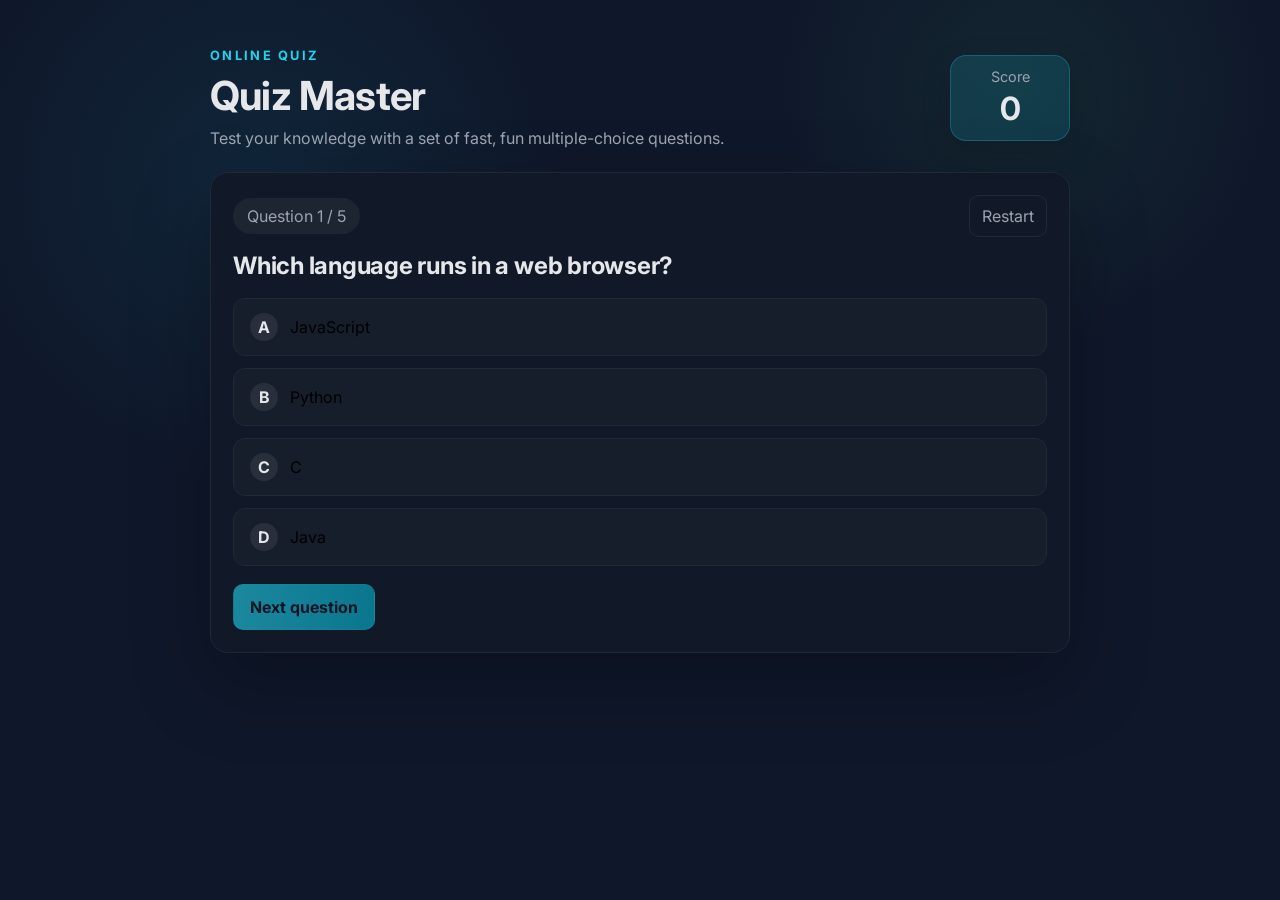
==== index.html @ ab983402 "Add simple online quiz game" ====
<!DOCTYPE html>
<html lang="en">
<head>
  <meta charset="UTF-8" />
  <meta name="viewport" content="width=device-width, initial-scale=1.0" />
  <title>Quiz Master</title>
  <link rel="preconnect" href="https://fonts.googleapis.com" />
  <link rel="preconnect" href="https://fonts.gstatic.com" crossorigin />
  <link href="https://fonts.googleapis.com/css2?family=Inter:wght@400;600;700&display=swap" rel="stylesheet" />
  <link rel="stylesheet" href="styles.css" />
</head>
<body>
  <main class="app">
    <header class="hero">
      <div>
        <p class="eyebrow">Online Quiz</p>
        <h1>Quiz Master</h1>
        <p class="lead">Test your knowledge with a set of fast, fun multiple-choice questions.</p>
      </div>
      <div class="score-card" aria-live="polite">
        <p class="score-label">Score</p>
        <p class="score-value" id="score">0</p>
      </div>
    </header>

    <section class="card" aria-live="polite">
      <div class="question-meta">
        <p class="pill" id="progress">Question 1 / 1</p>
        <button class="ghost" id="restart" type="button" aria-label="Restart quiz">Restart</button>
      </div>
      <h2 id="question" class="question">Loading question...</h2>
      <div id="choices" class="choices" role="list"></div>
      <div class="footer">
        <button id="next" class="primary" type="button" disabled>Next question</button>
        <div class="result" id="result" aria-live="polite"></div>
      </div>
    </section>

    <section class="card" id="summary" hidden>
      <h2>Great job!</h2>
      <p class="lead" id="summary-text"></p>
      <button id="play-again" class="primary" type="button">Play again</button>
    </section>
  </main>
  <script src="script.js"></script>
</body>
</html>
---- styles.css ----
:root {
  --bg: #0f172a;
  --surface: #111827;
  --text: #e5e7eb;
  --muted: #9ca3af;
  --primary: #22d3ee;
  --primary-strong: #06b6d4;
  --border: #1f2937;
  --success: #4ade80;
  --danger: #f87171;
  font-family: 'Inter', system-ui, -apple-system, BlinkMacSystemFont, 'Segoe UI',
    sans-serif;
}

* {
  box-sizing: border-box;
}

body {
  margin: 0;
  background: radial-gradient(circle at 20% 20%, rgba(34, 211, 238, 0.08), transparent 25%),
    radial-gradient(circle at 80% 10%, rgba(74, 222, 128, 0.08), transparent 20%),
    var(--bg);
  color: var(--text);
  min-height: 100vh;
}

.app {
  max-width: 900px;
  margin: 0 auto;
  padding: 48px 20px 64px;
}

.hero {
  display: flex;
  justify-content: space-between;
  align-items: center;
  gap: 24px;
  margin-bottom: 24px;
}

h1 {
  margin: 0;
  font-size: 2.5rem;
  letter-spacing: -0.02em;
}

h2 {
  margin: 12px 0;
  letter-spacing: -0.01em;
}

.lead {
  color: var(--muted);
  margin: 8px 0 0;
}

.eyebrow {
  text-transform: uppercase;
  letter-spacing: 0.18em;
  font-weight: 700;
  font-size: 0.8rem;
  margin: 0 0 8px;
  color: var(--primary);
}

.score-card {
  background: linear-gradient(135deg, rgba(34, 211, 238, 0.15), rgba(6, 182, 212, 0.15));
  border: 1px solid rgba(34, 211, 238, 0.25);
  border-radius: 16px;
  padding: 12px 16px;
  min-width: 120px;
  text-align: center;
  box-shadow: 0 10px 30px rgba(0, 0, 0, 0.15);
}

.score-label {
  margin: 0;
  color: var(--muted);
  font-size: 0.9rem;
}

.score-value {
  margin: 4px 0 0;
  font-size: 2rem;
  font-weight: 700;
}

.card {
  background: var(--surface);
  border: 1px solid var(--border);
  border-radius: 18px;
  padding: 22px;
  box-shadow: 0 30px 80px rgba(0, 0, 0, 0.25);
}

.question-meta {
  display: flex;
  justify-content: space-between;
  align-items: center;
  gap: 12px;
}

.pill {
  background: rgba(255, 255, 255, 0.05);
  border-radius: 999px;
  padding: 8px 14px;
  color: var(--muted);
  margin: 0;
}

.question {
  margin-top: 14px;
  font-size: 1.5rem;
}

.choices {
  display: grid;
  gap: 12px;
  margin: 18px 0;
}

.choice {
  display: flex;
  align-items: center;
  gap: 12px;
  background: rgba(255, 255, 255, 0.02);
  border: 1px solid var(--border);
  border-radius: 12px;
  padding: 14px 16px;
  cursor: pointer;
  transition: border 0.15s ease, transform 0.15s ease;
}

.choice:hover:not([aria-disabled='true']) {
  border-color: rgba(34, 211, 238, 0.5);
  transform: translateY(-1px);
}

.choice[aria-pressed='true'] {
  border-color: var(--primary);
  background: rgba(34, 211, 238, 0.08);
}

.choice[aria-disabled='true'] {
  cursor: not-allowed;
  opacity: 0.8;
}

.badge {
  border-radius: 50%;
  width: 28px;
  height: 28px;
  display: grid;
  place-items: center;
  font-weight: 700;
  color: var(--surface);
}

.badge.neutral {
  background: rgba(255, 255, 255, 0.08);
  color: var(--text);
}

.badge.correct {
  background: rgba(74, 222, 128, 0.8);
}

.badge.incorrect {
  background: rgba(248, 113, 113, 0.8);
}

.footer {
  display: flex;
  align-items: center;
  justify-content: space-between;
  gap: 12px;
  flex-wrap: wrap;
}

button {
  font: inherit;
  border: none;
  cursor: pointer;
}

.primary {
  background: linear-gradient(90deg, var(--primary), var(--primary-strong));
  color: #0b1220;
  font-weight: 700;
  padding: 12px 16px;
  border-radius: 10px;
  border: 1px solid rgba(34, 211, 238, 0.25);
  box-shadow: 0 10px 30px rgba(34, 211, 238, 0.25);
  transition: transform 0.15s ease;
}

.primary:disabled {
  opacity: 0.6;
  cursor: not-allowed;
  box-shadow: none;
}

.primary:hover:not(:disabled) {
  transform: translateY(-1px);
}

.ghost {
  background: transparent;
  color: var(--muted);
  padding: 10px 12px;
  border-radius: 10px;
  border: 1px solid var(--border);
  transition: border 0.15s ease;
}

.ghost:hover {
  border-color: rgba(255, 255, 255, 0.2);
}

.result {
  min-height: 24px;
  color: var(--muted);
}

.result.correct {
  color: var(--success);
}

.result.incorrect {
  color: var(--danger);
}

@media (max-width: 720px) {
  .hero {
    flex-direction: column;
    align-items: flex-start;
  }

  .footer {
    flex-direction: column;
    align-items: stretch;
  }
}
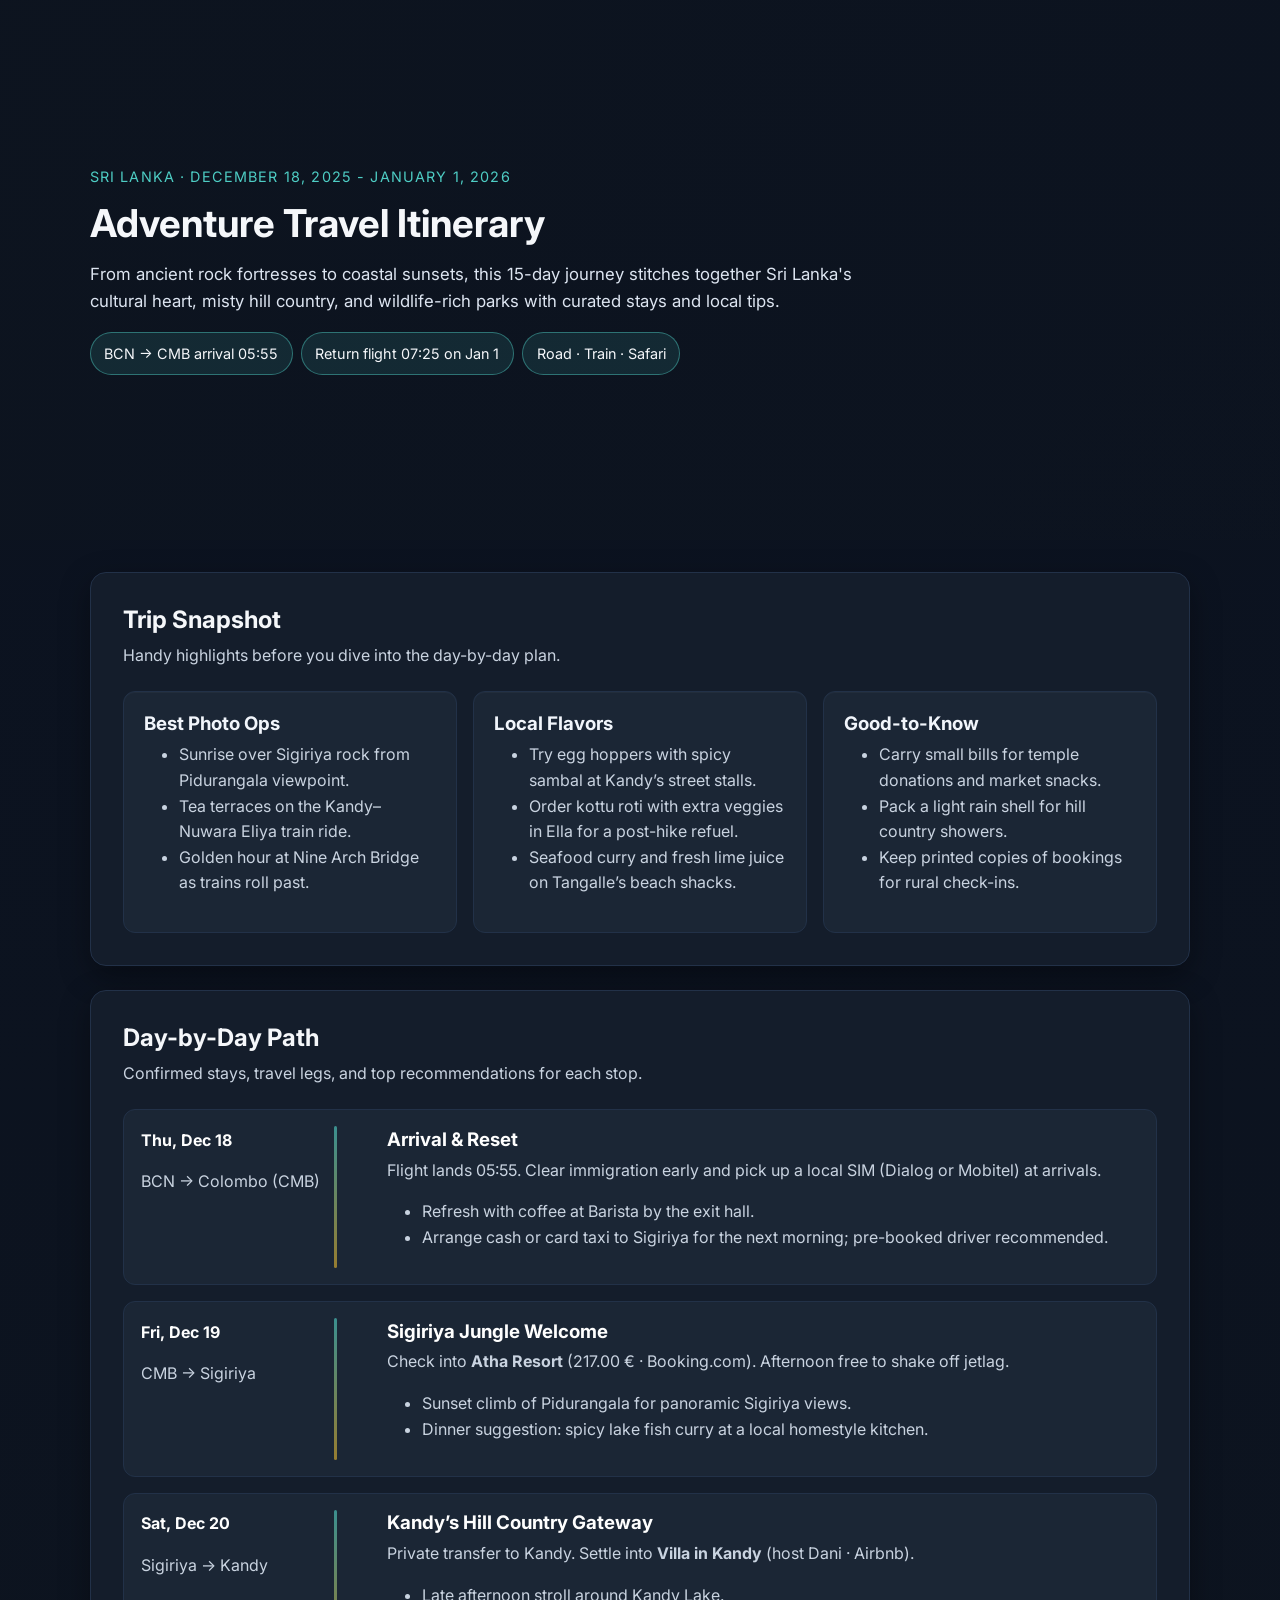
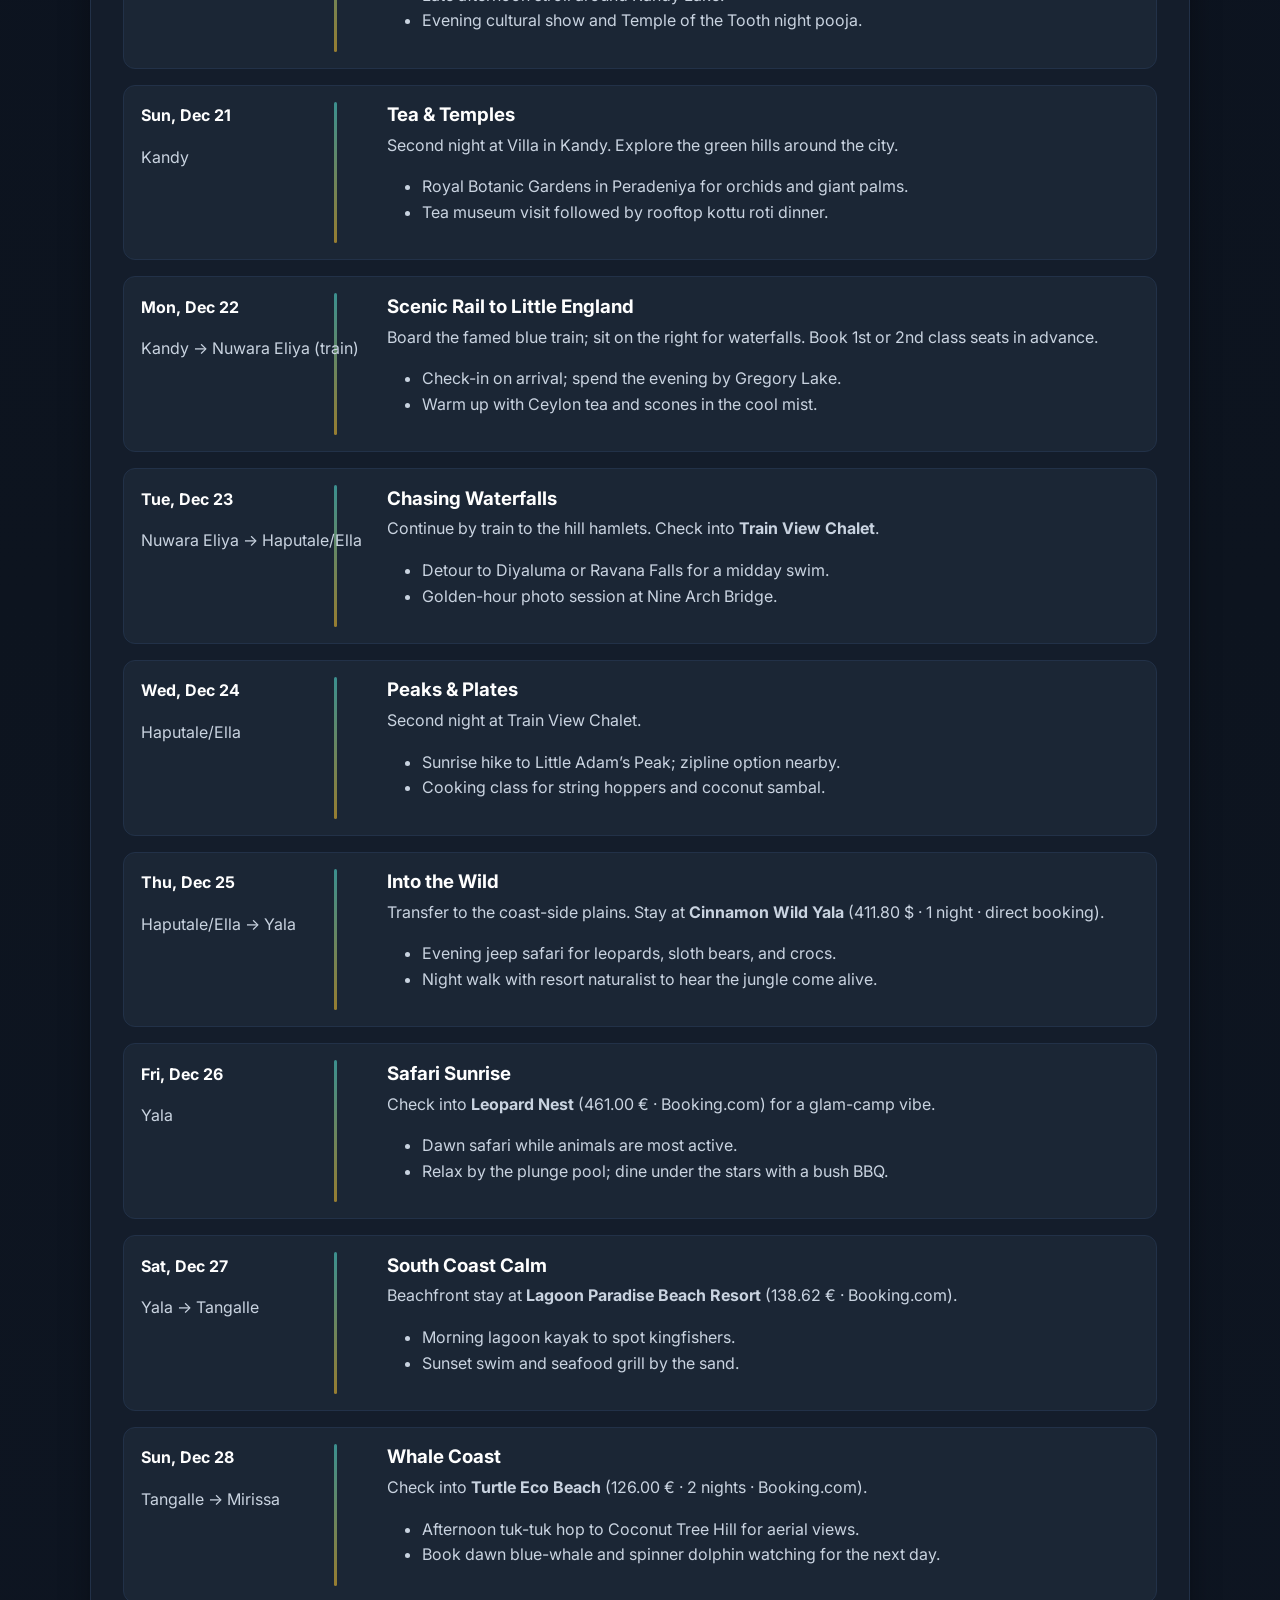
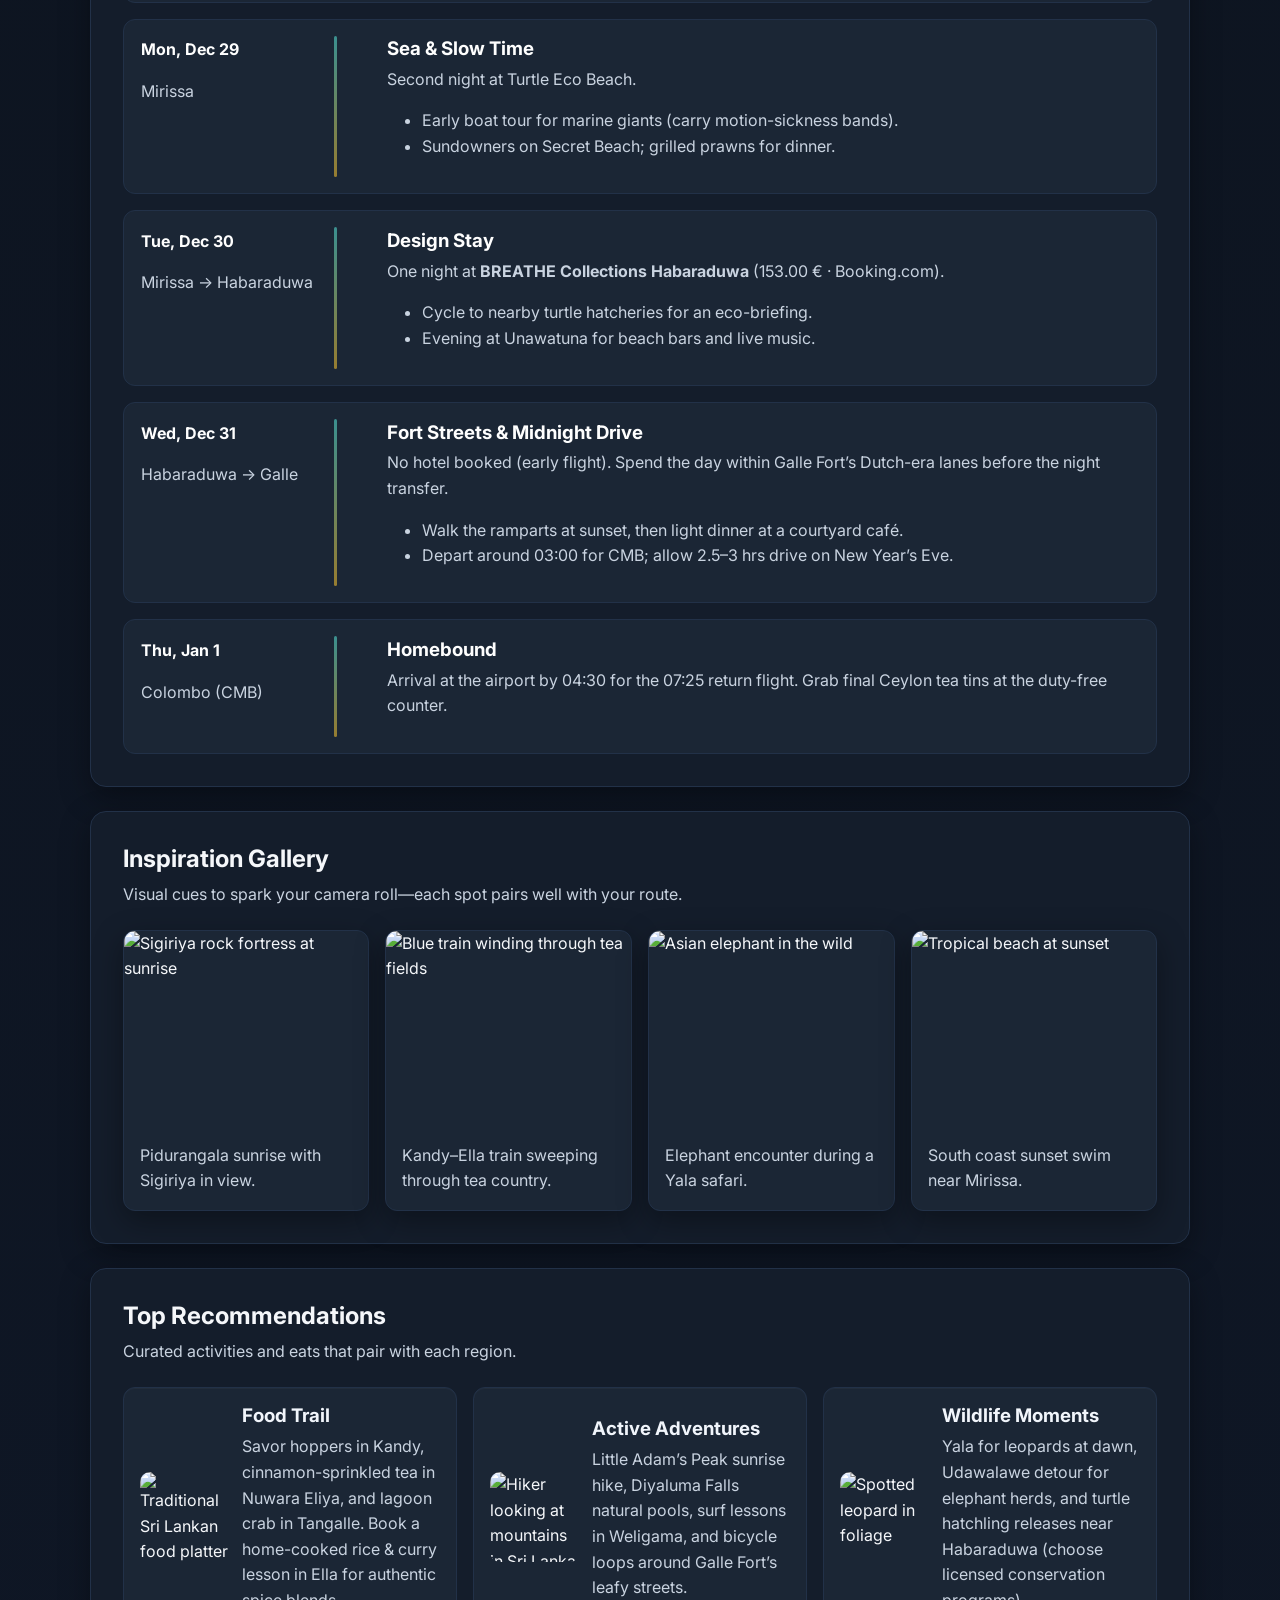
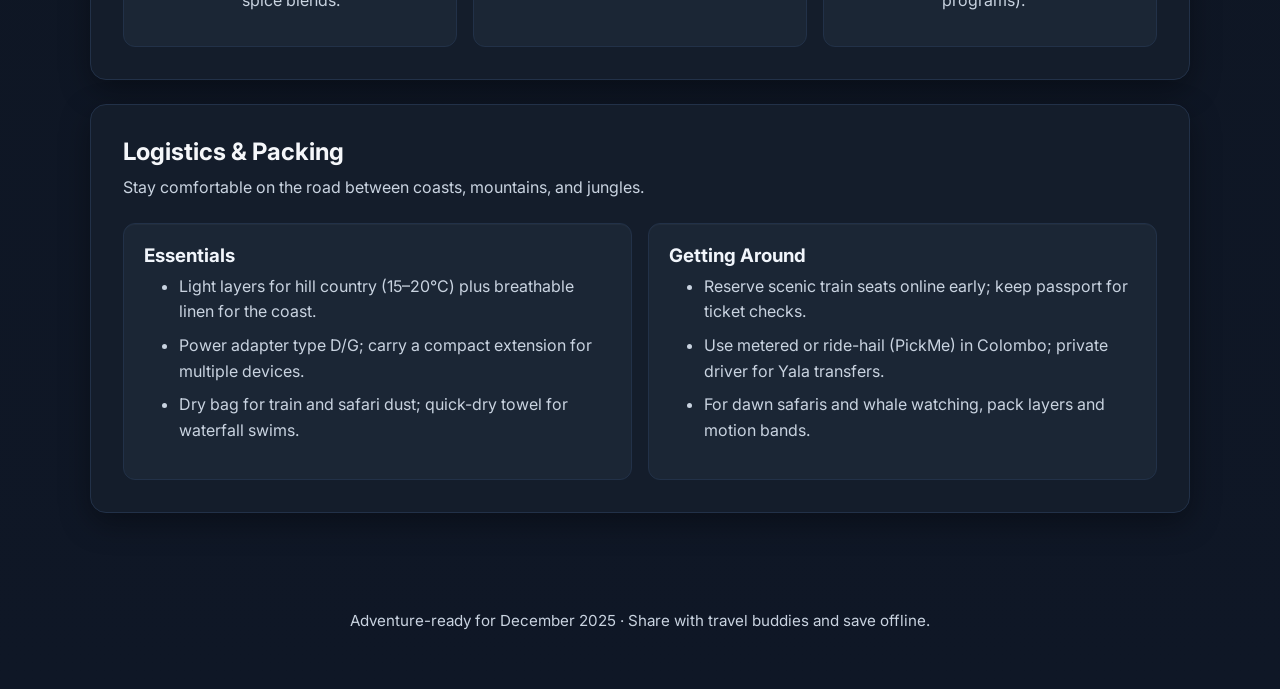
==== commit 9001085b: "Add Sri Lanka adventure itinerary page" ====
--- a/index.html
+++ b/index.html
@@ -1,47 +1,375 @@
 <!DOCTYPE html>
 <html lang="en">
 <head>
-  <meta charset="UTF-8" />
-  <meta name="viewport" content="width=device-width, initial-scale=1.0" />
-  <title>Quiz Master</title>
-  <link rel="preconnect" href="https://fonts.googleapis.com" />
-  <link rel="preconnect" href="https://fonts.gstatic.com" crossorigin />
-  <link href="https://fonts.googleapis.com/css2?family=Inter:wght@400;600;700&display=swap" rel="stylesheet" />
-  <link rel="stylesheet" href="styles.css" />
+  <meta charset="UTF-8">
+  <meta name="viewport" content="width=device-width, initial-scale=1.0">
+  <title>Sri Lanka 2025 Adventure Itinerary</title>
+  <link rel="preconnect" href="https://fonts.googleapis.com">
+  <link rel="preconnect" href="https://fonts.gstatic.com" crossorigin>
+  <link href="https://fonts.googleapis.com/css2?family=Inter:wght@400;600;700&display=swap" rel="stylesheet">
+  <link rel="stylesheet" href="styles.css">
 </head>
 <body>
-  <main class="app">
-    <header class="hero">
-      <div>
-        <p class="eyebrow">Online Quiz</p>
-        <h1>Quiz Master</h1>
-        <p class="lead">Test your knowledge with a set of fast, fun multiple-choice questions.</p>
-      </div>
-      <div class="score-card" aria-live="polite">
-        <p class="score-label">Score</p>
-        <p class="score-value" id="score">0</p>
-      </div>
-    </header>
-
-    <section class="card" aria-live="polite">
-      <div class="question-meta">
-        <p class="pill" id="progress">Question 1 / 1</p>
-        <button class="ghost" id="restart" type="button" aria-label="Restart quiz">Restart</button>
-      </div>
-      <h2 id="question" class="question">Loading question...</h2>
-      <div id="choices" class="choices" role="list"></div>
-      <div class="footer">
-        <button id="next" class="primary" type="button" disabled>Next question</button>
-        <div class="result" id="result" aria-live="polite"></div>
-      </div>
-    </section>
-
-    <section class="card" id="summary" hidden>
-      <h2>Great job!</h2>
-      <p class="lead" id="summary-text"></p>
-      <button id="play-again" class="primary" type="button">Play again</button>
+  <header class="hero">
+    <div class="hero-overlay"></div>
+    <div class="hero-content">
+      <p class="eyebrow">Sri Lanka · December 18, 2025 - January 1, 2026</p>
+      <h1>Adventure Travel Itinerary</h1>
+      <p class="lede">From ancient rock fortresses to coastal sunsets, this 15-day journey stitches together Sri Lanka's cultural heart, misty hill country, and wildlife-rich parks with curated stays and local tips.</p>
+      <div class="badges">
+        <span class="badge">BCN → CMB arrival 05:55</span>
+        <span class="badge">Return flight 07:25 on Jan 1</span>
+        <span class="badge">Road · Train · Safari</span>
+      </div>
+    </div>
+  </header>
+
+  <main>
+    <section class="panel">
+      <div class="panel-header">
+        <h2>Trip Snapshot</h2>
+        <p>Handy highlights before you dive into the day-by-day plan.</p>
+      </div>
+      <div class="grid three">
+        <article class="card">
+          <h3>Best Photo Ops</h3>
+          <ul>
+            <li>Sunrise over Sigiriya rock from Pidurangala viewpoint.</li>
+            <li>Tea terraces on the Kandy–Nuwara Eliya train ride.</li>
+            <li>Golden hour at Nine Arch Bridge as trains roll past.</li>
+          </ul>
+        </article>
+        <article class="card">
+          <h3>Local Flavors</h3>
+          <ul>
+            <li>Try egg hoppers with spicy sambal at Kandy’s street stalls.</li>
+            <li>Order kottu roti with extra veggies in Ella for a post-hike refuel.</li>
+            <li>Seafood curry and fresh lime juice on Tangalle’s beach shacks.</li>
+          </ul>
+        </article>
+        <article class="card">
+          <h3>Good-to-Know</h3>
+          <ul>
+            <li>Carry small bills for temple donations and market snacks.</li>
+            <li>Pack a light rain shell for hill country showers.</li>
+            <li>Keep printed copies of bookings for rural check-ins.</li>
+          </ul>
+        </article>
+      </div>
+    </section>
+
+    <section class="itinerary panel">
+      <div class="panel-header">
+        <h2>Day-by-Day Path</h2>
+        <p>Confirmed stays, travel legs, and top recommendations for each stop.</p>
+      </div>
+      <div class="timeline">
+        <article class="day">
+          <div class="day-meta">
+            <p class="date">Thu, Dec 18</p>
+            <p class="location">BCN → Colombo (CMB)</p>
+          </div>
+          <div class="day-content">
+            <h3>Arrival & Reset</h3>
+            <p>Flight lands 05:55. Clear immigration early and pick up a local SIM (Dialog or Mobitel) at arrivals.</p>
+            <ul>
+              <li>Refresh with coffee at Barista by the exit hall.</li>
+              <li>Arrange cash or card taxi to Sigiriya for the next morning; pre-booked driver recommended.</li>
+            </ul>
+          </div>
+        </article>
+
+        <article class="day">
+          <div class="day-meta">
+            <p class="date">Fri, Dec 19</p>
+            <p class="location">CMB → Sigiriya</p>
+          </div>
+          <div class="day-content">
+            <h3>Sigiriya Jungle Welcome</h3>
+            <p>Check into <strong>Atha Resort</strong> (217.00 € · Booking.com). Afternoon free to shake off jetlag.</p>
+            <ul>
+              <li>Sunset climb of Pidurangala for panoramic Sigiriya views.</li>
+              <li>Dinner suggestion: spicy lake fish curry at a local homestyle kitchen.</li>
+            </ul>
+          </div>
+        </article>
+
+        <article class="day">
+          <div class="day-meta">
+            <p class="date">Sat, Dec 20</p>
+            <p class="location">Sigiriya → Kandy</p>
+          </div>
+          <div class="day-content">
+            <h3>Kandy’s Hill Country Gateway</h3>
+            <p>Private transfer to Kandy. Settle into <strong>Villa in Kandy</strong> (host Dani · Airbnb).</p>
+            <ul>
+              <li>Late afternoon stroll around Kandy Lake.</li>
+              <li>Evening cultural show and Temple of the Tooth night pooja.</li>
+            </ul>
+          </div>
+        </article>
+
+        <article class="day">
+          <div class="day-meta">
+            <p class="date">Sun, Dec 21</p>
+            <p class="location">Kandy</p>
+          </div>
+          <div class="day-content">
+            <h3>Tea & Temples</h3>
+            <p>Second night at Villa in Kandy. Explore the green hills around the city.</p>
+            <ul>
+              <li>Royal Botanic Gardens in Peradeniya for orchids and giant palms.</li>
+              <li>Tea museum visit followed by rooftop kottu roti dinner.</li>
+            </ul>
+          </div>
+        </article>
+
+        <article class="day">
+          <div class="day-meta">
+            <p class="date">Mon, Dec 22</p>
+            <p class="location">Kandy → Nuwara Eliya (train)</p>
+          </div>
+          <div class="day-content">
+            <h3>Scenic Rail to Little England</h3>
+            <p>Board the famed blue train; sit on the right for waterfalls. Book 1st or 2nd class seats in advance.</p>
+            <ul>
+              <li>Check-in on arrival; spend the evening by Gregory Lake.</li>
+              <li>Warm up with Ceylon tea and scones in the cool mist.</li>
+            </ul>
+          </div>
+        </article>
+
+        <article class="day">
+          <div class="day-meta">
+            <p class="date">Tue, Dec 23</p>
+            <p class="location">Nuwara Eliya → Haputale/Ella</p>
+          </div>
+          <div class="day-content">
+            <h3>Chasing Waterfalls</h3>
+            <p>Continue by train to the hill hamlets. Check into <strong>Train View Chalet</strong>.</p>
+            <ul>
+              <li>Detour to Diyaluma or Ravana Falls for a midday swim.</li>
+              <li>Golden-hour photo session at Nine Arch Bridge.</li>
+            </ul>
+          </div>
+        </article>
+
+        <article class="day">
+          <div class="day-meta">
+            <p class="date">Wed, Dec 24</p>
+            <p class="location">Haputale/Ella</p>
+          </div>
+          <div class="day-content">
+            <h3>Peaks & Plates</h3>
+            <p>Second night at Train View Chalet.</p>
+            <ul>
+              <li>Sunrise hike to Little Adam’s Peak; zipline option nearby.</li>
+              <li>Cooking class for string hoppers and coconut sambal.</li>
+            </ul>
+          </div>
+        </article>
+
+        <article class="day">
+          <div class="day-meta">
+            <p class="date">Thu, Dec 25</p>
+            <p class="location">Haputale/Ella → Yala</p>
+          </div>
+          <div class="day-content">
+            <h3>Into the Wild</h3>
+            <p>Transfer to the coast-side plains. Stay at <strong>Cinnamon Wild Yala</strong> (411.80 $ · 1 night · direct booking).</p>
+            <ul>
+              <li>Evening jeep safari for leopards, sloth bears, and crocs.</li>
+              <li>Night walk with resort naturalist to hear the jungle come alive.</li>
+            </ul>
+          </div>
+        </article>
+
+        <article class="day">
+          <div class="day-meta">
+            <p class="date">Fri, Dec 26</p>
+            <p class="location">Yala</p>
+          </div>
+          <div class="day-content">
+            <h3>Safari Sunrise</h3>
+            <p>Check into <strong>Leopard Nest</strong> (461.00 € · Booking.com) for a glam-camp vibe.</p>
+            <ul>
+              <li>Dawn safari while animals are most active.</li>
+              <li>Relax by the plunge pool; dine under the stars with a bush BBQ.</li>
+            </ul>
+          </div>
+        </article>
+
+        <article class="day">
+          <div class="day-meta">
+            <p class="date">Sat, Dec 27</p>
+            <p class="location">Yala → Tangalle</p>
+          </div>
+          <div class="day-content">
+            <h3>South Coast Calm</h3>
+            <p>Beachfront stay at <strong>Lagoon Paradise Beach Resort</strong> (138.62 € · Booking.com).</p>
+            <ul>
+              <li>Morning lagoon kayak to spot kingfishers.</li>
+              <li>Sunset swim and seafood grill by the sand.</li>
+            </ul>
+          </div>
+        </article>
+
+        <article class="day">
+          <div class="day-meta">
+            <p class="date">Sun, Dec 28</p>
+            <p class="location">Tangalle → Mirissa</p>
+          </div>
+          <div class="day-content">
+            <h3>Whale Coast</h3>
+            <p>Check into <strong>Turtle Eco Beach</strong> (126.00 € · 2 nights · Booking.com).</p>
+            <ul>
+              <li>Afternoon tuk-tuk hop to Coconut Tree Hill for aerial views.</li>
+              <li>Book dawn blue-whale and spinner dolphin watching for the next day.</li>
+            </ul>
+          </div>
+        </article>
+
+        <article class="day">
+          <div class="day-meta">
+            <p class="date">Mon, Dec 29</p>
+            <p class="location">Mirissa</p>
+          </div>
+          <div class="day-content">
+            <h3>Sea & Slow Time</h3>
+            <p>Second night at Turtle Eco Beach.</p>
+            <ul>
+              <li>Early boat tour for marine giants (carry motion-sickness bands).</li>
+              <li>Sundowners on Secret Beach; grilled prawns for dinner.</li>
+            </ul>
+          </div>
+        </article>
+
+        <article class="day">
+          <div class="day-meta">
+            <p class="date">Tue, Dec 30</p>
+            <p class="location">Mirissa → Habaraduwa</p>
+          </div>
+          <div class="day-content">
+            <h3>Design Stay</h3>
+            <p>One night at <strong>BREATHE Collections Habaraduwa</strong> (153.00 € · Booking.com).</p>
+            <ul>
+              <li>Cycle to nearby turtle hatcheries for an eco-briefing.</li>
+              <li>Evening at Unawatuna for beach bars and live music.</li>
+            </ul>
+          </div>
+        </article>
+
+        <article class="day">
+          <div class="day-meta">
+            <p class="date">Wed, Dec 31</p>
+            <p class="location">Habaraduwa → Galle</p>
+          </div>
+          <div class="day-content">
+            <h3>Fort Streets & Midnight Drive</h3>
+            <p>No hotel booked (early flight). Spend the day within Galle Fort’s Dutch-era lanes before the night transfer.</p>
+            <ul>
+              <li>Walk the ramparts at sunset, then light dinner at a courtyard café.</li>
+              <li>Depart around 03:00 for CMB; allow 2.5–3 hrs drive on New Year’s Eve.</li>
+            </ul>
+          </div>
+        </article>
+
+        <article class="day">
+          <div class="day-meta">
+            <p class="date">Thu, Jan 1</p>
+            <p class="location">Colombo (CMB)</p>
+          </div>
+          <div class="day-content">
+            <h3>Homebound</h3>
+            <p>Arrival at the airport by 04:30 for the 07:25 return flight. Grab final Ceylon tea tins at the duty-free counter.</p>
+          </div>
+        </article>
+      </div>
+    </section>
+
+    <section class="panel photos">
+      <div class="panel-header">
+        <h2>Inspiration Gallery</h2>
+        <p>Visual cues to spark your camera roll—each spot pairs well with your route.</p>
+      </div>
+      <div class="grid four">
+        <figure>
+          <img src="https://images.unsplash.com/photo-1567688002211-876597c3377a?auto=format&fit=crop&w=900&q=80" alt="Sigiriya rock fortress at sunrise">
+          <figcaption>Pidurangala sunrise with Sigiriya in view.</figcaption>
+        </figure>
+        <figure>
+          <img src="https://images.unsplash.com/photo-1589965772384-22f4fe3bc57c?auto=format&fit=crop&w=900&q=80" alt="Blue train winding through tea fields">
+          <figcaption>Kandy–Ella train sweeping through tea country.</figcaption>
+        </figure>
+        <figure>
+          <img src="https://images.unsplash.com/photo-1560831365-48587a1d88b1?auto=format&fit=crop&w=900&q=80" alt="Asian elephant in the wild">
+          <figcaption>Elephant encounter during a Yala safari.</figcaption>
+        </figure>
+        <figure>
+          <img src="https://images.unsplash.com/photo-1507525428034-b723cf961d3e?auto=format&fit=crop&w=900&q=80" alt="Tropical beach at sunset">
+          <figcaption>South coast sunset swim near Mirissa.</figcaption>
+        </figure>
+      </div>
+    </section>
+
+    <section class="panel recommendations">
+      <div class="panel-header">
+        <h2>Top Recommendations</h2>
+        <p>Curated activities and eats that pair with each region.</p>
+      </div>
+      <div class="grid three">
+        <article class="card rec">
+          <img src="https://images.unsplash.com/photo-1520256862855-398228c41684?auto=format&fit=crop&w=900&q=80" alt="Traditional Sri Lankan food platter">
+          <div>
+            <h3>Food Trail</h3>
+            <p>Savor hoppers in Kandy, cinnamon-sprinkled tea in Nuwara Eliya, and lagoon crab in Tangalle. Book a home-cooked rice & curry lesson in Ella for authentic spice blends.</p>
+          </div>
+        </article>
+        <article class="card rec">
+          <img src="https://images.unsplash.com/photo-1526778548025-fa2f459cd5c1?auto=format&fit=crop&w=900&q=80" alt="Hiker looking at mountains in Sri Lanka">
+          <div>
+            <h3>Active Adventures</h3>
+            <p>Little Adam’s Peak sunrise hike, Diyaluma Falls natural pools, surf lessons in Weligama, and bicycle loops around Galle Fort’s leafy streets.</p>
+          </div>
+        </article>
+        <article class="card rec">
+          <img src="https://images.unsplash.com/photo-1530714457710-6bf18909d5a1?auto=format&fit=crop&w=900&q=80" alt="Spotted leopard in foliage">
+          <div>
+            <h3>Wildlife Moments</h3>
+            <p>Yala for leopards at dawn, Udawalawe detour for elephant herds, and turtle hatchling releases near Habaraduwa (choose licensed conservation programs).</p>
+          </div>
+        </article>
+      </div>
+    </section>
+
+    <section class="panel tips">
+      <div class="panel-header">
+        <h2>Logistics & Packing</h2>
+        <p>Stay comfortable on the road between coasts, mountains, and jungles.</p>
+      </div>
+      <div class="grid two">
+        <article class="card">
+          <h3>Essentials</h3>
+          <ul>
+            <li>Light layers for hill country (15–20°C) plus breathable linen for the coast.</li>
+            <li>Power adapter type D/G; carry a compact extension for multiple devices.</li>
+            <li>Dry bag for train and safari dust; quick-dry towel for waterfall swims.</li>
+          </ul>
+        </article>
+        <article class="card">
+          <h3>Getting Around</h3>
+          <ul>
+            <li>Reserve scenic train seats online early; keep passport for ticket checks.</li>
+            <li>Use metered or ride-hail (PickMe) in Colombo; private driver for Yala transfers.</li>
+            <li>For dawn safaris and whale watching, pack layers and motion bands.</li>
+          </ul>
+        </article>
+      </div>
     </section>
   </main>
-  <script src="script.js"></script>
+
+  <footer class="footer">
+    <p>Adventure-ready for December 2025 · Share with travel buddies and save offline.</p>
+  </footer>
 </body>
 </html>
--- a/styles.css
+++ b/styles.css
@@ -1,15 +1,13 @@
 :root {
-  --bg: #0f172a;
-  --surface: #111827;
-  --text: #e5e7eb;
-  --muted: #9ca3af;
-  --primary: #22d3ee;
-  --primary-strong: #06b6d4;
-  --border: #1f2937;
-  --success: #4ade80;
-  --danger: #f87171;
-  font-family: 'Inter', system-ui, -apple-system, BlinkMacSystemFont, 'Segoe UI',
-    sans-serif;
+  --bg: #0d141f;
+  --fg: #f5f7fa;
+  --muted: #c9d3e0;
+  --accent: #4ecdc4;
+  --accent-2: #f8c12d;
+  --panel: #141d2b;
+  --card: #1b2635;
+  --border: #223148;
+  --shadow: 0 10px 30px rgba(0, 0, 0, 0.35);
 }
 
 * {
@@ -18,227 +16,257 @@
 
 body {
   margin: 0;
-  background: radial-gradient(circle at 20% 20%, rgba(34, 211, 238, 0.08), transparent 25%),
-    radial-gradient(circle at 80% 10%, rgba(74, 222, 128, 0.08), transparent 20%),
-    var(--bg);
-  color: var(--text);
-  min-height: 100vh;
-}
-
-.app {
-  max-width: 900px;
-  margin: 0 auto;
-  padding: 48px 20px 64px;
-}
-
-.hero {
+  font-family: 'Inter', system-ui, -apple-system, BlinkMacSystemFont, 'Segoe UI', sans-serif;
+  background: linear-gradient(180deg, #0b1220 0%, #0d141f 40%, #0f1726 100%);
+  color: var(--fg);
+  line-height: 1.6;
+  padding: 0;
+}
+
+h1, h2, h3 {
+  margin: 0 0 0.35em;
+  line-height: 1.25;
+}
+
+p {
+  margin: 0 0 1em;
+  color: var(--muted);
+}
+
+ul {
+  margin: 0 0 1em 1.2em;
+  color: var(--muted);
+  padding-left: 1em;
+}
+
+header.hero {
+  position: relative;
+  background: url('https://images.unsplash.com/photo-1548013146-72479768bada?auto=format&fit=crop&w=1600&q=80') center/cover no-repeat;
+  min-height: 60vh;
   display: flex;
-  justify-content: space-between;
   align-items: center;
-  gap: 24px;
-  margin-bottom: 24px;
-}
-
-h1 {
-  margin: 0;
-  font-size: 2.5rem;
-  letter-spacing: -0.02em;
-}
-
-h2 {
-  margin: 12px 0;
-  letter-spacing: -0.01em;
-}
-
-.lead {
-  color: var(--muted);
-  margin: 8px 0 0;
+  justify-content: flex-start;
+  padding: 5rem 7vw;
+  overflow: hidden;
+}
+
+.hero-overlay {
+  position: absolute;
+  inset: 0;
+  background: linear-gradient(135deg, rgba(13, 20, 31, 0.9), rgba(13, 20, 31, 0.4));
+}
+
+.hero-content {
+  position: relative;
+  max-width: 780px;
+  z-index: 1;
 }
 
 .eyebrow {
   text-transform: uppercase;
-  letter-spacing: 0.18em;
+  letter-spacing: 0.08em;
+  font-size: 0.9rem;
+  color: var(--accent);
+  margin-bottom: 0.7rem;
+}
+
+h1 {
+  font-size: clamp(2.4rem, 3vw, 3.4rem);
+}
+
+.lede {
+  font-size: 1.05rem;
+  color: #dde5f1;
+}
+
+.badges {
+  display: flex;
+  flex-wrap: wrap;
+  gap: 0.5rem;
+  margin-top: 1.1rem;
+}
+
+.badge {
+  background: rgba(78, 205, 196, 0.12);
+  color: var(--fg);
+  border: 1px solid rgba(78, 205, 196, 0.45);
+  border-radius: 999px;
+  padding: 0.55rem 0.85rem;
+  font-size: 0.9rem;
+}
+
+main {
+  padding: 2rem 7vw 3rem;
+}
+
+.panel {
+  background: var(--panel);
+  border: 1px solid var(--border);
+  border-radius: 16px;
+  padding: 2rem;
+  margin-bottom: 1.5rem;
+  box-shadow: var(--shadow);
+}
+
+.panel-header {
+  margin-bottom: 1.4rem;
+}
+
+.panel-header p {
+  margin: 0;
+}
+
+.grid {
+  display: grid;
+  gap: 1rem;
+}
+
+.grid.two {
+  grid-template-columns: repeat(auto-fit, minmax(260px, 1fr));
+}
+
+.grid.three {
+  grid-template-columns: repeat(auto-fit, minmax(240px, 1fr));
+}
+
+.grid.four {
+  grid-template-columns: repeat(auto-fit, minmax(220px, 1fr));
+}
+
+.card {
+  background: var(--card);
+  border: 1px solid var(--border);
+  border-radius: 12px;
+  padding: 1.25rem;
+  box-shadow: inset 0 1px 0 rgba(255, 255, 255, 0.03);
+}
+
+.card h3 {
+  color: #f1f5fb;
+}
+
+.itinerary .timeline {
+  display: flex;
+  flex-direction: column;
+  gap: 1rem;
+}
+
+.day {
+  display: grid;
+  grid-template-columns: 230px 1fr;
+  gap: 1rem;
+  padding: 1.1rem;
+  border-radius: 12px;
+  background: var(--card);
+  border: 1px solid var(--border);
+  position: relative;
+}
+
+.day::before {
+  content: '';
+  position: absolute;
+  left: 210px;
+  top: 1rem;
+  bottom: 1rem;
+  width: 3px;
+  background: linear-gradient(180deg, rgba(78, 205, 196, 0.9), rgba(248, 193, 45, 0.8));
+  border-radius: 3px;
+  opacity: 0.7;
+}
+
+.day-meta {
+  position: relative;
+  z-index: 1;
+}
+
+.date {
   font-weight: 700;
-  font-size: 0.8rem;
-  margin: 0 0 8px;
-  color: var(--primary);
-}
-
-.score-card {
-  background: linear-gradient(135deg, rgba(34, 211, 238, 0.15), rgba(6, 182, 212, 0.15));
-  border: 1px solid rgba(34, 211, 238, 0.25);
-  border-radius: 16px;
-  padding: 12px 16px;
-  min-width: 120px;
+  color: #fefefe;
+}
+
+.location {
+  color: var(--muted);
+  margin: 0.25rem 0 0;
+}
+
+.day-content {
+  position: relative;
+  z-index: 1;
+}
+
+.day-content h3 {
+  margin-bottom: 0.4rem;
+  color: #fefefe;
+}
+
+.photos figure {
+  margin: 0;
+  background: var(--card);
+  border-radius: 12px;
+  overflow: hidden;
+  border: 1px solid var(--border);
+  box-shadow: var(--shadow);
+}
+
+.photos img {
+  width: 100%;
+  height: 200px;
+  object-fit: cover;
+  display: block;
+}
+
+.photos figcaption {
+  padding: 0.75rem 1rem 1rem;
+  color: var(--muted);
+}
+
+.rec {
+  display: grid;
+  grid-template-columns: 90px 1fr;
+  gap: 0.75rem;
+  align-items: center;
+  padding: 1rem;
+}
+
+.rec img {
+  width: 90px;
+  height: 90px;
+  object-fit: cover;
+  border-radius: 10px;
+}
+
+.tips .card ul li {
+  margin-bottom: 0.5rem;
+}
+
+.footer {
   text-align: center;
-  box-shadow: 0 10px 30px rgba(0, 0, 0, 0.15);
-}
-
-.score-label {
-  margin: 0;
-  color: var(--muted);
-  font-size: 0.9rem;
-}
-
-.score-value {
-  margin: 4px 0 0;
-  font-size: 2rem;
-  font-weight: 700;
-}
-
-.card {
-  background: var(--surface);
-  border: 1px solid var(--border);
-  border-radius: 18px;
-  padding: 22px;
-  box-shadow: 0 30px 80px rgba(0, 0, 0, 0.25);
-}
-
-.question-meta {
-  display: flex;
-  justify-content: space-between;
-  align-items: center;
-  gap: 12px;
-}
-
-.pill {
-  background: rgba(255, 255, 255, 0.05);
-  border-radius: 999px;
-  padding: 8px 14px;
-  color: var(--muted);
-  margin: 0;
-}
-
-.question {
-  margin-top: 14px;
-  font-size: 1.5rem;
-}
-
-.choices {
-  display: grid;
-  gap: 12px;
-  margin: 18px 0;
-}
-
-.choice {
-  display: flex;
-  align-items: center;
-  gap: 12px;
-  background: rgba(255, 255, 255, 0.02);
-  border: 1px solid var(--border);
-  border-radius: 12px;
-  padding: 14px 16px;
-  cursor: pointer;
-  transition: border 0.15s ease, transform 0.15s ease;
-}
-
-.choice:hover:not([aria-disabled='true']) {
-  border-color: rgba(34, 211, 238, 0.5);
-  transform: translateY(-1px);
-}
-
-.choice[aria-pressed='true'] {
-  border-color: var(--primary);
-  background: rgba(34, 211, 238, 0.08);
-}
-
-.choice[aria-disabled='true'] {
-  cursor: not-allowed;
-  opacity: 0.8;
-}
-
-.badge {
-  border-radius: 50%;
-  width: 28px;
-  height: 28px;
-  display: grid;
-  place-items: center;
-  font-weight: 700;
-  color: var(--surface);
-}
-
-.badge.neutral {
-  background: rgba(255, 255, 255, 0.08);
-  color: var(--text);
-}
-
-.badge.correct {
-  background: rgba(74, 222, 128, 0.8);
-}
-
-.badge.incorrect {
-  background: rgba(248, 113, 113, 0.8);
-}
-
-.footer {
-  display: flex;
-  align-items: center;
-  justify-content: space-between;
-  gap: 12px;
-  flex-wrap: wrap;
-}
-
-button {
-  font: inherit;
-  border: none;
-  cursor: pointer;
-}
-
-.primary {
-  background: linear-gradient(90deg, var(--primary), var(--primary-strong));
-  color: #0b1220;
-  font-weight: 700;
-  padding: 12px 16px;
-  border-radius: 10px;
-  border: 1px solid rgba(34, 211, 238, 0.25);
-  box-shadow: 0 10px 30px rgba(34, 211, 238, 0.25);
-  transition: transform 0.15s ease;
-}
-
-.primary:disabled {
-  opacity: 0.6;
-  cursor: not-allowed;
-  box-shadow: none;
-}
-
-.primary:hover:not(:disabled) {
-  transform: translateY(-1px);
-}
-
-.ghost {
-  background: transparent;
-  color: var(--muted);
-  padding: 10px 12px;
-  border-radius: 10px;
-  border: 1px solid var(--border);
-  transition: border 0.15s ease;
-}
-
-.ghost:hover {
-  border-color: rgba(255, 255, 255, 0.2);
-}
-
-.result {
-  min-height: 24px;
-  color: var(--muted);
-}
-
-.result.correct {
-  color: var(--success);
-}
-
-.result.incorrect {
-  color: var(--danger);
-}
-
-@media (max-width: 720px) {
-  .hero {
-    flex-direction: column;
-    align-items: flex-start;
-  }
-
-  .footer {
-    flex-direction: column;
-    align-items: stretch;
-  }
-}
+  color: var(--muted);
+  padding: 1.5rem 1rem 2.5rem;
+  font-size: 0.95rem;
+}
+
+@media (max-width: 900px) {
+  .day {
+    grid-template-columns: 1fr;
+  }
+
+  .day::before {
+    display: none;
+  }
+}
+
+@media (max-width: 640px) {
+  header.hero {
+    padding: 3.5rem 6vw;
+    min-height: 70vh;
+  }
+
+  h1 {
+    font-size: 2.1rem;
+  }
+
+  .badge {
+    font-size: 0.85rem;
+  }
+}
